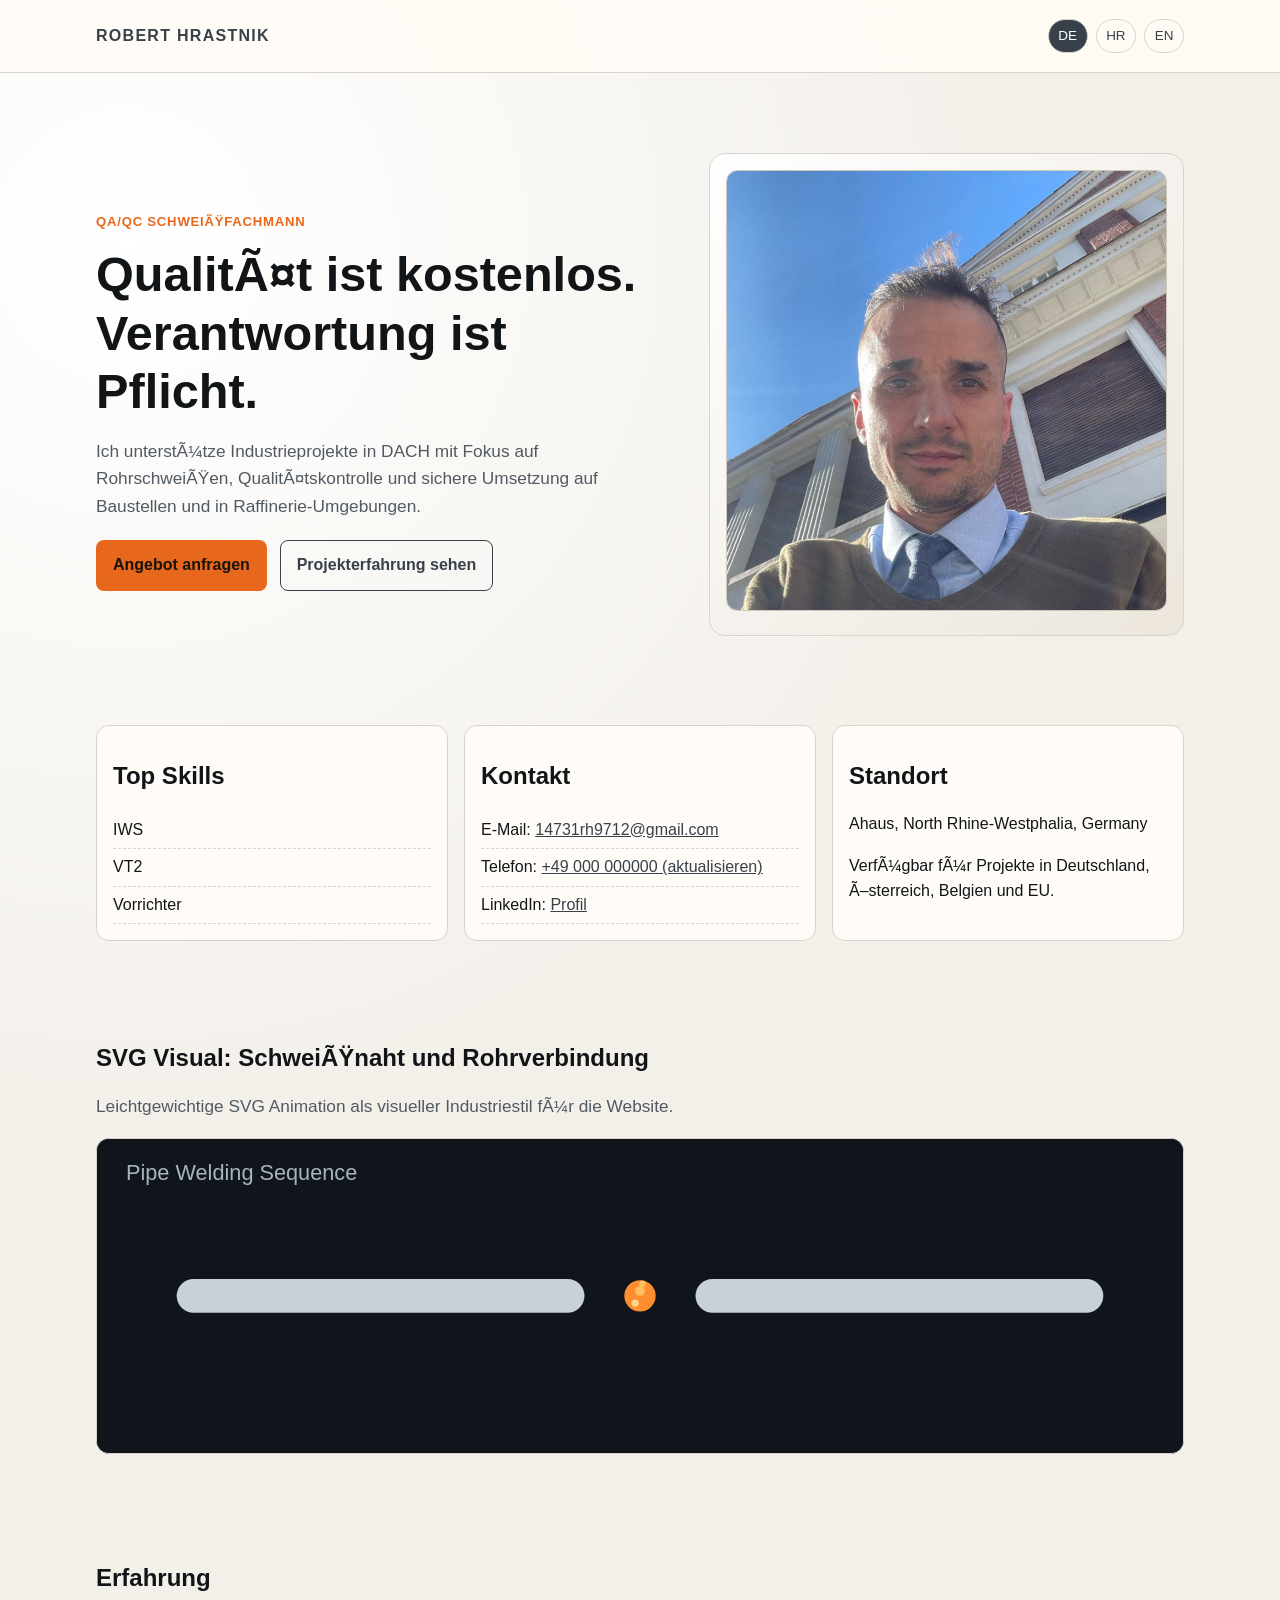
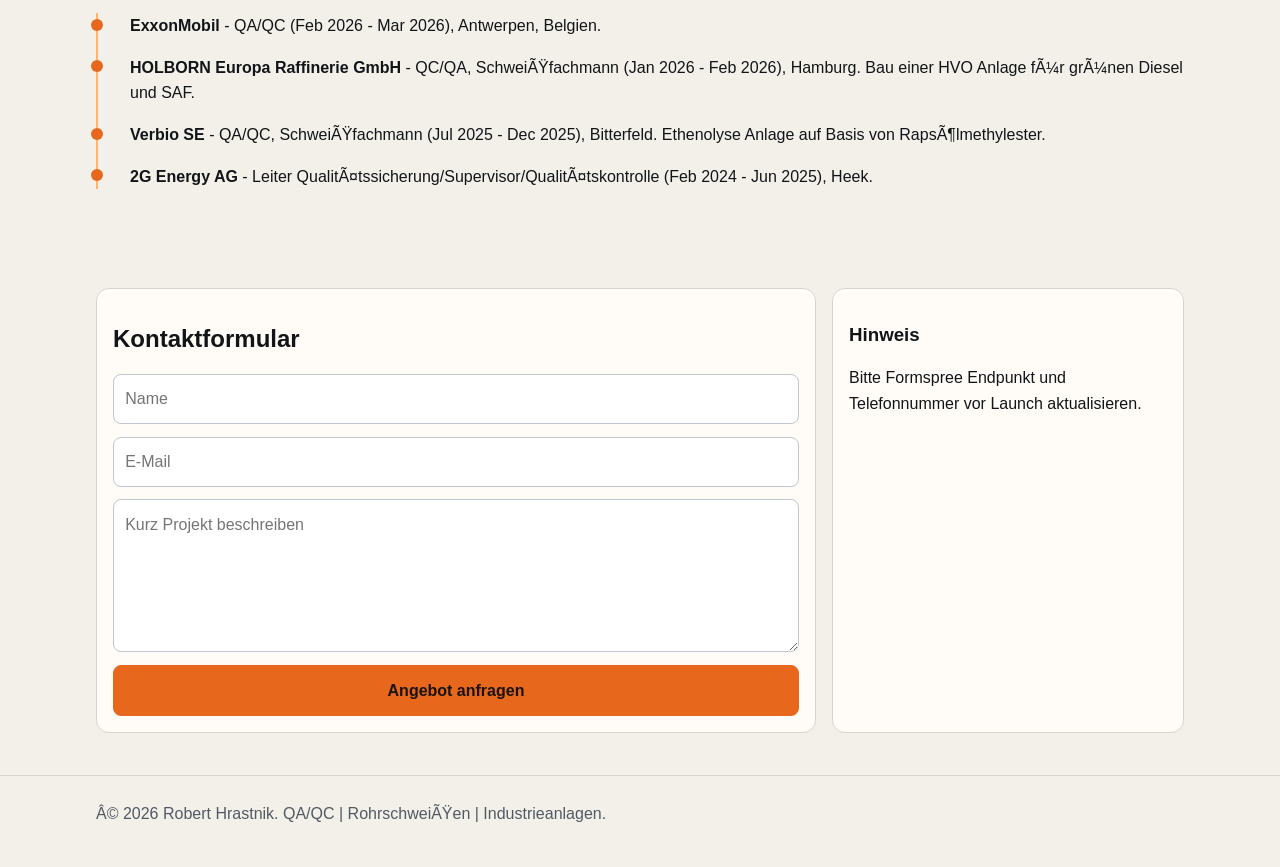
==== de/index.html @ 82d342b8 "Initial multilingual SEO website setup" ====
﻿<!doctype html>
<html lang="de">
<head>
  <meta charset="UTF-8">
  <meta name="viewport" content="width=device-width, initial-scale=1">
  <title>Robert Hrastnik | QA/QC SchweiÃŸfachmann in NRW</title>
  <meta name="description" content="QA/QC SchweiÃŸfachmann fÃ¼r RohrschweiÃŸen und Industrieprojekte. Erfahrung aus ExxonMobil, HOLBORN, Verbio und 2G Energy.">
  <meta name="robots" content="index, follow">
  <link rel="canonical" href="https://itforsociety.github.io/hrastnik-schweisstechnik/de/">
  <link rel="alternate" hreflang="de" href="https://itforsociety.github.io/hrastnik-schweisstechnik/de/">
  <link rel="alternate" hreflang="hr" href="https://itforsociety.github.io/hrastnik-schweisstechnik/hr/">
  <link rel="alternate" hreflang="en" href="https://itforsociety.github.io/hrastnik-schweisstechnik/en/">
  <link rel="alternate" hreflang="x-default" href="https://itforsociety.github.io/hrastnik-schweisstechnik/de/">
  <meta property="og:title" content="Robert Hrastnik | QA/QC SchweiÃŸfachmann">
  <meta property="og:description" content="RohrschweiÃŸen, QualitÃ¤tskontrolle und Industrieanlagen in DACH.">
  <meta property="og:type" content="website">
  <meta property="og:url" content="https://itforsociety.github.io/hrastnik-schweisstechnik/de/">
  <meta property="og:locale" content="de_DE">
  <link rel="stylesheet" href="../assets/css/main.css">
  <script type="application/ld+json">
  {
    "@context":"https://schema.org",
    "@type":"Person",
    "name":"Robert Hrastnik",
    "jobTitle":"QA/QC SchweiÃŸfachmann",
    "address":{"@type":"PostalAddress","addressLocality":"Ahaus","addressRegion":"North Rhine-Westphalia","addressCountry":"DE"},
    "email":"mailto:14731rh9712@gmail.com",
    "sameAs":["https://www.linkedin.com/in/robert-hrastnik-047944379"],
    "knowsAbout":["IWS","VT2","Vorrichter","RohrschweiÃŸen","QualitÃ¤tskontrolle"]
  }
  </script>
</head>
<body>
  <header class="site-header">
    <div class="wrap nav">
      <a class="brand" href="./">Robert Hrastnik</a>
      <nav class="lang-switch" aria-label="Sprachauswahl">
        <a href="../de/" aria-current="true">DE</a>
        <a href="../hr/">HR</a>
        <a href="../en/">EN</a>
      </nav>
    </div>
  </header>

  <main>
    <section class="hero">
      <div class="wrap hero-grid">
        <div>
          <p class="kicker">QA/QC SchweiÃŸfachmann</p>
          <h1>QualitÃ¤t ist kostenlos. Verantwortung ist Pflicht.</h1>
          <p class="lead">Ich unterstÃ¼tze Industrieprojekte in DACH mit Fokus auf RohrschweiÃŸen, QualitÃ¤tskontrolle und sichere Umsetzung auf Baustellen und in Raffinerie-Umgebungen.</p>
          <div class="cta-row">
            <a class="btn btn-primary" href="#kontakt">Angebot anfragen</a>
            <a class="btn btn-secondary" href="#erfahrung">Projekterfahrung sehen</a>
          </div>
        </div>
        <aside class="photo-card reveal">
          <img class="profile-photo" src="../profilePicture.jpg" alt="Robert Hrastnik, QA/QC SchweiÃŸfachmann in Ahaus">
        </aside>
      </div>
    </section>

    <section>
      <div class="wrap grid-3">
        <article class="card reveal">
          <h2>Top Skills</h2>
          <ul class="skills-list">
            <li>IWS</li>
            <li>VT2</li>
            <li>Vorrichter</li>
          </ul>
        </article>
        <article class="card reveal">
          <h2>Kontakt</h2>
          <ul class="contact-list">
            <li>E-Mail: <a href="mailto:14731rh9712@gmail.com">14731rh9712@gmail.com</a></li>
            <li>Telefon: <a href="tel:+49000000000">+49 000 000000 (aktualisieren)</a></li>
            <li>LinkedIn: <a href="https://www.linkedin.com/in/robert-hrastnik-047944379">Profil</a></li>
          </ul>
        </article>
        <article class="card reveal">
          <h2>Standort</h2>
          <p>Ahaus, North Rhine-Westphalia, Germany</p>
          <p>VerfÃ¼gbar fÃ¼r Projekte in Deutschland, Ã–sterreich, Belgien und EU.</p>
        </article>
      </div>
    </section>

    <section>
      <div class="wrap">
        <div class="section-head">
          <h2>SVG Visual: SchweiÃŸnaht und Rohrverbindung</h2>
          <p class="lead">Leichtgewichtige SVG Animation als visueller Industriestil fÃ¼r die Website.</p>
        </div>
        <svg class="weld-scene reveal" viewBox="0 0 900 260" role="img" aria-label="Animierte Rohrverbindung mit SchweiÃŸfunken">
          <rect x="0" y="0" width="900" height="260" fill="#0f151a"></rect>
          <path class="pipe-glow" d="M80 130 H390" stroke="#c8d0d8" stroke-width="28" fill="none" stroke-linecap="round"></path>
          <path class="pipe-glow" d="M510 130 H820" stroke="#c8d0d8" stroke-width="28" fill="none" stroke-linecap="round"></path>
          <circle class="weld-core" cx="450" cy="130" r="13" fill="#ff8e31"></circle>
          <circle class="spark" cx="450" cy="126" r="4" fill="#ffc15f"></circle>
          <circle class="spark" cx="446" cy="136" r="3" fill="#ffd88b" style="animation-delay:0.4s"></circle>
          <circle class="spark" cx="452" cy="120" r="2.8" fill="#ffc15f" style="animation-delay:0.8s"></circle>
          <text x="24" y="34" fill="#a8b3bf" font-size="18">Pipe Welding Sequence</text>
        </svg>
      </div>
    </section>

    <section id="erfahrung">
      <div class="wrap">
        <h2>Erfahrung</h2>
        <ul class="timeline reveal">
          <li><strong>ExxonMobil</strong> - QA/QC (Feb 2026 - Mar 2026), Antwerpen, Belgien.</li>
          <li><strong>HOLBORN Europa Raffinerie GmbH</strong> - QC/QA, SchweiÃŸfachmann (Jan 2026 - Feb 2026), Hamburg. Bau einer HVO Anlage fÃ¼r grÃ¼nen Diesel und SAF.</li>
          <li><strong>Verbio SE</strong> - QA/QC, SchweiÃŸfachmann (Jul 2025 - Dec 2025), Bitterfeld. Ethenolyse Anlage auf Basis von RapsÃ¶lmethylester.</li>
          <li><strong>2G Energy AG</strong> - Leiter QualitÃ¤tssicherung/Supervisor/QualitÃ¤tskontrolle (Feb 2024 - Jun 2025), Heek.</li>
        </ul>
      </div>
    </section>

    <section id="kontakt">
      <div class="wrap grid-3">
        <article class="card" style="grid-column: span 2;">
          <h2>Kontaktformular</h2>
          <form class="form-grid" action="https://formspree.io/f/your-form-id" method="POST">
            <input type="text" name="name" placeholder="Name" required>
            <input type="email" name="email" placeholder="E-Mail" required>
            <textarea name="message" rows="5" placeholder="Kurz Projekt beschreiben" required></textarea>
            <input type="text" name="_gotcha" style="display:none" tabindex="-1" autocomplete="off">
            <button type="submit">Angebot anfragen</button>
          </form>
        </article>
        <article class="card">
          <h3>Hinweis</h3>
          <p>Bitte Formspree Endpunkt und Telefonnummer vor Launch aktualisieren.</p>
        </article>
      </div>
    </section>
  </main>

  <footer class="footer">
    <div class="wrap">Â© 2026 Robert Hrastnik. QA/QC | RohrschweiÃŸen | Industrieanlagen.</div>
  </footer>

  <script src="../assets/js/app.js" defer></script>
</body>
</html>
---- assets/css/main.css ----
:root {
  --bg: #f3f0ea;
  --paper: #fffcf7;
  --ink: #121518;
  --muted: #515a63;
  --steel: #38414a;
  --accent: #e7681d;
  --accent-soft: #ffb36f;
  --line: #d8d4cd;
  --ok: #1f7a4f;
  --max: 1120px;
}

* {
  box-sizing: border-box;
}

html,
body {
  margin: 0;
  padding: 0;
}

body {
  font-family: "Segoe UI", "Trebuchet MS", sans-serif;
  color: var(--ink);
  background:
    radial-gradient(circle at 10% 10%, #ffffff 0%, #f3f0ea 35%),
    linear-gradient(180deg, #ece8df 0%, #f6f3ed 100%);
  line-height: 1.6;
}

a {
  color: var(--steel);
}

.wrap {
  max-width: var(--max);
  margin: 0 auto;
  padding: 0 1rem;
}

.site-header {
  position: sticky;
  top: 0;
  z-index: 20;
  background: rgba(255, 252, 247, 0.9);
  border-bottom: 1px solid var(--line);
  backdrop-filter: blur(8px);
}

.nav {
  min-height: 72px;
  display: flex;
  align-items: center;
  justify-content: space-between;
  gap: 1rem;
}

.brand {
  font-weight: 700;
  letter-spacing: 0.08em;
  text-transform: uppercase;
  text-decoration: none;
}

.lang-switch {
  display: flex;
  gap: 0.5rem;
}

.lang-switch a {
  text-decoration: none;
  border: 1px solid var(--line);
  padding: 0.35rem 0.6rem;
  border-radius: 999px;
  font-size: 0.84rem;
}

.lang-switch a[aria-current="true"] {
  background: var(--steel);
  color: #fff;
}

.hero {
  padding: 5rem 0 3rem;
}

.hero-grid {
  display: grid;
  grid-template-columns: 1.1fr 0.9fr;
  gap: 2rem;
  align-items: center;
}

.kicker {
  color: var(--accent);
  font-weight: 700;
  text-transform: uppercase;
  letter-spacing: 0.06em;
  font-size: 0.82rem;
}

h1,
h2,
h3 {
  line-height: 1.2;
}

h1 {
  font-size: clamp(1.9rem, 3.8vw, 3.3rem);
  margin: 0.35rem 0 1rem;
}

.lead {
  font-size: 1.08rem;
  color: var(--muted);
  max-width: 64ch;
}

.cta-row {
  display: flex;
  flex-wrap: wrap;
  gap: 0.8rem;
  margin-top: 1.2rem;
}

.btn {
  text-decoration: none;
  display: inline-block;
  border-radius: 0.5rem;
  padding: 0.72rem 1rem;
  font-weight: 700;
  border: 1px solid transparent;
}

.btn-primary {
  background: var(--accent);
  color: #1a120c;
}

.btn-secondary {
  border-color: var(--steel);
}

.photo-card {
  background: linear-gradient(135deg, #fff 0%, #ece6dc 100%);
  border: 1px solid var(--line);
  border-radius: 1rem;
  padding: 1rem;
}

.profile-photo {
  width: 100%;
  aspect-ratio: 1 / 1;
  object-fit: cover;
  border-radius: 0.7rem;
  border: 1px solid #cfc7bc;
}

section {
  padding: 2.6rem 0;
}

.section-head {
  max-width: 72ch;
}

.grid-3 {
  display: grid;
  grid-template-columns: repeat(3, minmax(0, 1fr));
  gap: 1rem;
}

.card {
  background: var(--paper);
  border: 1px solid var(--line);
  border-radius: 0.8rem;
  padding: 1rem;
}

.skills-list,
.contact-list {
  list-style: none;
  padding: 0;
  margin: 0;
}

.skills-list li,
.contact-list li {
  padding: 0.35rem 0;
  border-bottom: 1px dashed var(--line);
}

.timeline {
  list-style: none;
  margin: 0;
  padding: 0;
  border-left: 2px solid var(--accent-soft);
}

.timeline li {
  margin-left: 1rem;
  padding-left: 1rem;
  margin-bottom: 1rem;
  position: relative;
}

.timeline li::before {
  content: "";
  width: 0.75rem;
  height: 0.75rem;
  background: var(--accent);
  border-radius: 50%;
  position: absolute;
  left: -1.44rem;
  top: 0.35rem;
}

.weld-scene {
  width: 100%;
  height: auto;
  border-radius: 0.8rem;
  border: 1px solid var(--line);
  background: #11161a;
}

.form-grid {
  display: grid;
  gap: 0.8rem;
}

input,
textarea,
button {
  font: inherit;
}

input,
textarea {
  border-radius: 0.5rem;
  border: 1px solid #bfc6ce;
  padding: 0.7rem;
  background: #fff;
}

button {
  border: 1px solid var(--accent);
  background: var(--accent);
  color: #1a120c;
  border-radius: 0.5rem;
  padding: 0.75rem;
  font-weight: 700;
  cursor: pointer;
}

.footer {
  border-top: 1px solid var(--line);
  padding: 1.6rem 0 2.5rem;
  color: var(--muted);
}

.reveal {
  opacity: 0;
  transform: translateY(14px);
  transition: opacity 0.6s ease, transform 0.6s ease;
}

.reveal.in-view {
  opacity: 1;
  transform: translateY(0);
}

.weld-core {
  animation: pulse 2s ease-in-out infinite;
}

.spark {
  animation: spark 1.8s linear infinite;
}

.pipe-glow {
  animation: pipeGlow 2.4s ease-in-out infinite;
}

@keyframes pulse {
  0%,
  100% { opacity: 0.5; }
  50% { opacity: 1; }
}

@keyframes spark {
  0% { opacity: 0; transform: translate(0, 0); }
  30% { opacity: 1; }
  100% { opacity: 0; transform: translate(55px, -24px); }
}

@keyframes pipeGlow {
  0%, 100% { stroke: #c8d0d8; }
  50% { stroke: #ff9e45; }
}

@media (max-width: 920px) {
  .hero-grid {
    grid-template-columns: 1fr;
  }

  .grid-3 {
    grid-template-columns: 1fr;
  }
}

@media (prefers-reduced-motion: reduce) {
  * {
    animation: none !important;
    transition: none !important;
  }
}
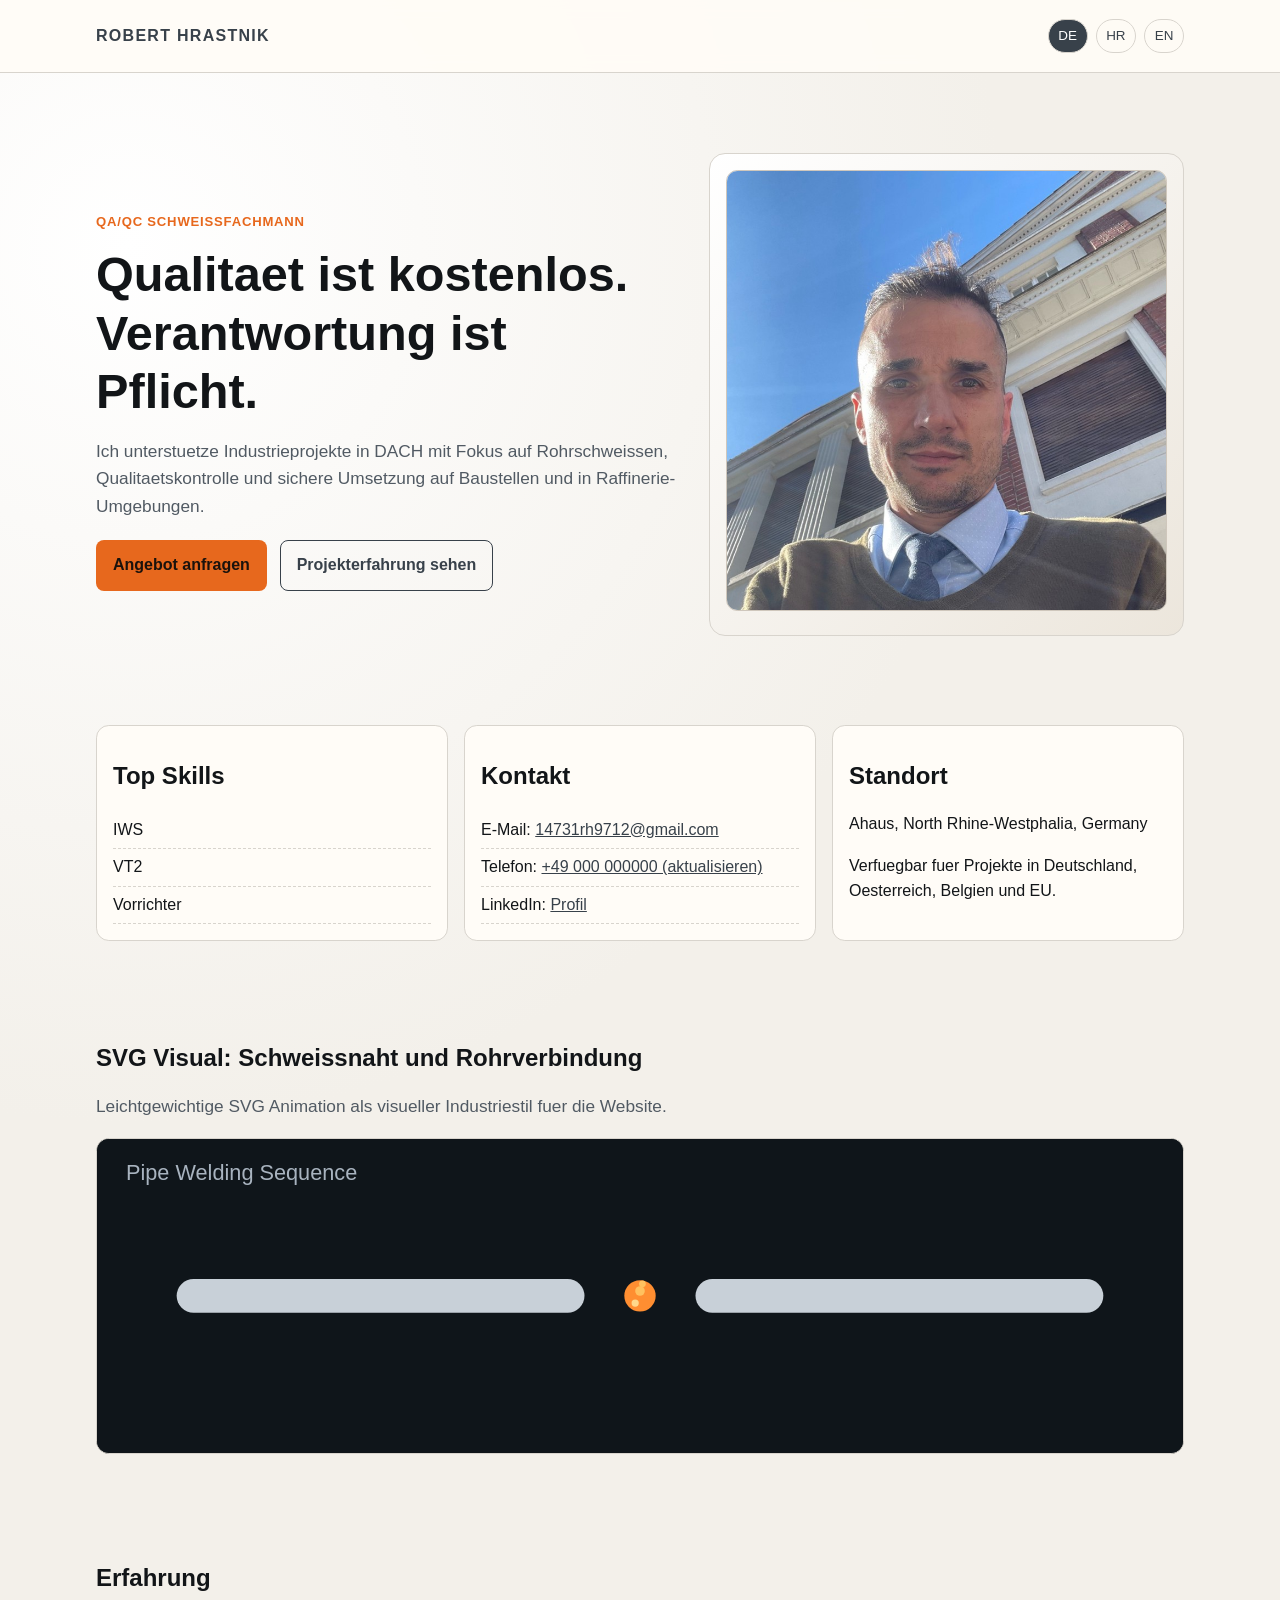
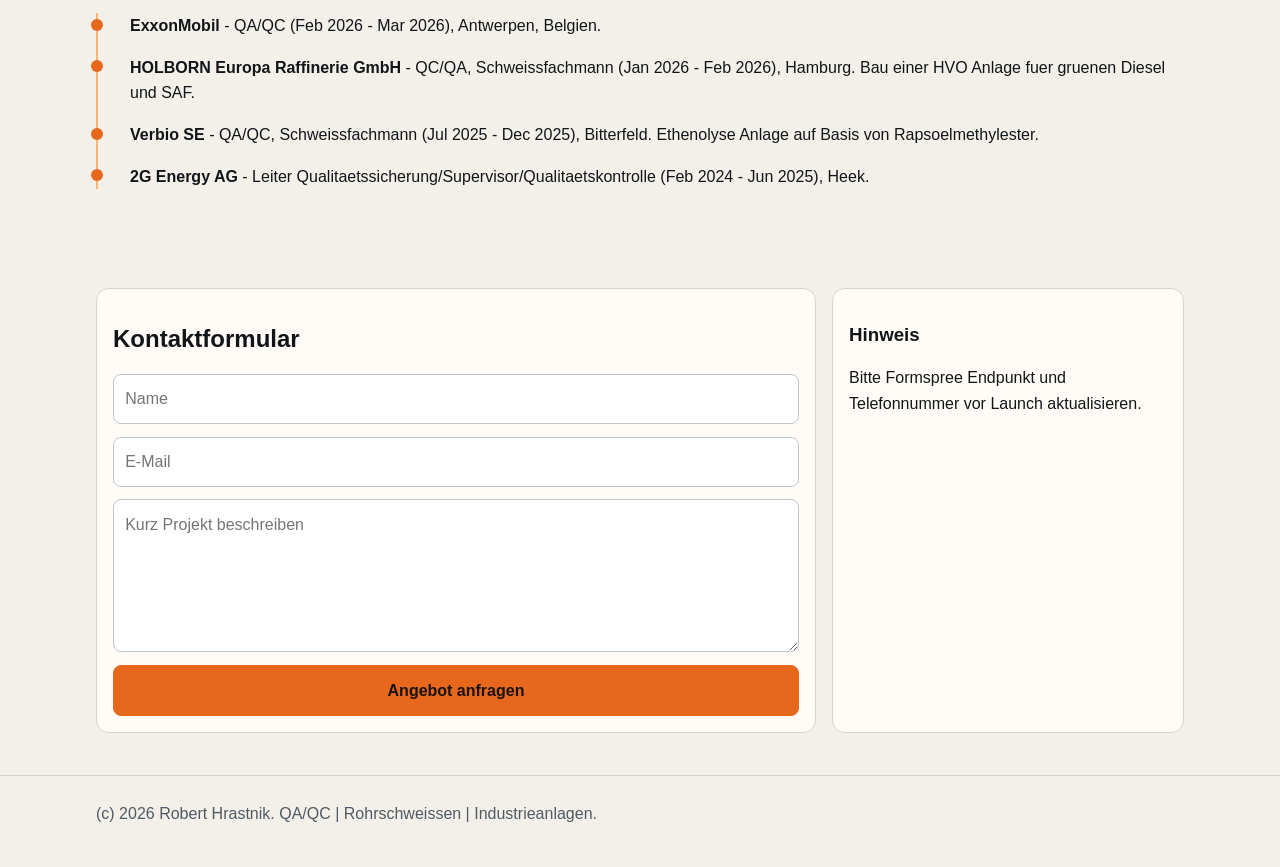
==== commit edf609c1: "Fix mojibake characters in DE/HR/EN pages" ====
--- a/de/index.html
+++ b/de/index.html
@@ -3,16 +3,16 @@
 <head>
   <meta charset="UTF-8">
   <meta name="viewport" content="width=device-width, initial-scale=1">
-  <title>Robert Hrastnik | QA/QC SchweiÃŸfachmann in NRW</title>
-  <meta name="description" content="QA/QC SchweiÃŸfachmann fÃ¼r RohrschweiÃŸen und Industrieprojekte. Erfahrung aus ExxonMobil, HOLBORN, Verbio und 2G Energy.">
+  <title>Robert Hrastnik | QA/QC Schweissfachmann in NRW</title>
+  <meta name="description" content="QA/QC Schweissfachmann fuer Rohrschweissen und Industrieprojekte. Erfahrung aus ExxonMobil, HOLBORN, Verbio und 2G Energy.">
   <meta name="robots" content="index, follow">
   <link rel="canonical" href="https://itforsociety.github.io/hrastnik-schweisstechnik/de/">
   <link rel="alternate" hreflang="de" href="https://itforsociety.github.io/hrastnik-schweisstechnik/de/">
   <link rel="alternate" hreflang="hr" href="https://itforsociety.github.io/hrastnik-schweisstechnik/hr/">
   <link rel="alternate" hreflang="en" href="https://itforsociety.github.io/hrastnik-schweisstechnik/en/">
   <link rel="alternate" hreflang="x-default" href="https://itforsociety.github.io/hrastnik-schweisstechnik/de/">
-  <meta property="og:title" content="Robert Hrastnik | QA/QC SchweiÃŸfachmann">
-  <meta property="og:description" content="RohrschweiÃŸen, QualitÃ¤tskontrolle und Industrieanlagen in DACH.">
+  <meta property="og:title" content="Robert Hrastnik | QA/QC Schweissfachmann">
+  <meta property="og:description" content="Rohrschweissen, Qualitaetskontrolle und Industrieanlagen in DACH.">
   <meta property="og:type" content="website">
   <meta property="og:url" content="https://itforsociety.github.io/hrastnik-schweisstechnik/de/">
   <meta property="og:locale" content="de_DE">
@@ -22,11 +22,11 @@
     "@context":"https://schema.org",
     "@type":"Person",
     "name":"Robert Hrastnik",
-    "jobTitle":"QA/QC SchweiÃŸfachmann",
+    "jobTitle":"QA/QC Schweissfachmann",
     "address":{"@type":"PostalAddress","addressLocality":"Ahaus","addressRegion":"North Rhine-Westphalia","addressCountry":"DE"},
     "email":"mailto:14731rh9712@gmail.com",
     "sameAs":["https://www.linkedin.com/in/robert-hrastnik-047944379"],
-    "knowsAbout":["IWS","VT2","Vorrichter","RohrschweiÃŸen","QualitÃ¤tskontrolle"]
+    "knowsAbout":["IWS","VT2","Vorrichter","Rohrschweissen","Qualitaetskontrolle"]
   }
   </script>
 </head>
@@ -46,16 +46,16 @@
     <section class="hero">
       <div class="wrap hero-grid">
         <div>
-          <p class="kicker">QA/QC SchweiÃŸfachmann</p>
-          <h1>QualitÃ¤t ist kostenlos. Verantwortung ist Pflicht.</h1>
-          <p class="lead">Ich unterstÃ¼tze Industrieprojekte in DACH mit Fokus auf RohrschweiÃŸen, QualitÃ¤tskontrolle und sichere Umsetzung auf Baustellen und in Raffinerie-Umgebungen.</p>
+          <p class="kicker">QA/QC Schweissfachmann</p>
+          <h1>Qualitaet ist kostenlos. Verantwortung ist Pflicht.</h1>
+          <p class="lead">Ich unterstuetze Industrieprojekte in DACH mit Fokus auf Rohrschweissen, Qualitaetskontrolle und sichere Umsetzung auf Baustellen und in Raffinerie-Umgebungen.</p>
           <div class="cta-row">
             <a class="btn btn-primary" href="#kontakt">Angebot anfragen</a>
             <a class="btn btn-secondary" href="#erfahrung">Projekterfahrung sehen</a>
           </div>
         </div>
         <aside class="photo-card reveal">
-          <img class="profile-photo" src="../profilePicture.jpg" alt="Robert Hrastnik, QA/QC SchweiÃŸfachmann in Ahaus">
+          <img class="profile-photo" src="../profilePicture.jpg" alt="Robert Hrastnik, QA/QC Schweissfachmann in Ahaus">
         </aside>
       </div>
     </section>
@@ -81,7 +81,7 @@
         <article class="card reveal">
           <h2>Standort</h2>
           <p>Ahaus, North Rhine-Westphalia, Germany</p>
-          <p>VerfÃ¼gbar fÃ¼r Projekte in Deutschland, Ã–sterreich, Belgien und EU.</p>
+          <p>Verfuegbar fuer Projekte in Deutschland, Oesterreich, Belgien und EU.</p>
         </article>
       </div>
     </section>
@@ -89,10 +89,10 @@
     <section>
       <div class="wrap">
         <div class="section-head">
-          <h2>SVG Visual: SchweiÃŸnaht und Rohrverbindung</h2>
-          <p class="lead">Leichtgewichtige SVG Animation als visueller Industriestil fÃ¼r die Website.</p>
+          <h2>SVG Visual: Schweissnaht und Rohrverbindung</h2>
+          <p class="lead">Leichtgewichtige SVG Animation als visueller Industriestil fuer die Website.</p>
         </div>
-        <svg class="weld-scene reveal" viewBox="0 0 900 260" role="img" aria-label="Animierte Rohrverbindung mit SchweiÃŸfunken">
+        <svg class="weld-scene reveal" viewBox="0 0 900 260" role="img" aria-label="Animierte Rohrverbindung mit Schweissfunken">
           <rect x="0" y="0" width="900" height="260" fill="#0f151a"></rect>
           <path class="pipe-glow" d="M80 130 H390" stroke="#c8d0d8" stroke-width="28" fill="none" stroke-linecap="round"></path>
           <path class="pipe-glow" d="M510 130 H820" stroke="#c8d0d8" stroke-width="28" fill="none" stroke-linecap="round"></path>
@@ -110,9 +110,9 @@
         <h2>Erfahrung</h2>
         <ul class="timeline reveal">
           <li><strong>ExxonMobil</strong> - QA/QC (Feb 2026 - Mar 2026), Antwerpen, Belgien.</li>
-          <li><strong>HOLBORN Europa Raffinerie GmbH</strong> - QC/QA, SchweiÃŸfachmann (Jan 2026 - Feb 2026), Hamburg. Bau einer HVO Anlage fÃ¼r grÃ¼nen Diesel und SAF.</li>
-          <li><strong>Verbio SE</strong> - QA/QC, SchweiÃŸfachmann (Jul 2025 - Dec 2025), Bitterfeld. Ethenolyse Anlage auf Basis von RapsÃ¶lmethylester.</li>
-          <li><strong>2G Energy AG</strong> - Leiter QualitÃ¤tssicherung/Supervisor/QualitÃ¤tskontrolle (Feb 2024 - Jun 2025), Heek.</li>
+          <li><strong>HOLBORN Europa Raffinerie GmbH</strong> - QC/QA, Schweissfachmann (Jan 2026 - Feb 2026), Hamburg. Bau einer HVO Anlage fuer gruenen Diesel und SAF.</li>
+          <li><strong>Verbio SE</strong> - QA/QC, Schweissfachmann (Jul 2025 - Dec 2025), Bitterfeld. Ethenolyse Anlage auf Basis von Rapsoelmethylester.</li>
+          <li><strong>2G Energy AG</strong> - Leiter Qualitaetssicherung/Supervisor/Qualitaetskontrolle (Feb 2024 - Jun 2025), Heek.</li>
         </ul>
       </div>
     </section>
@@ -138,7 +138,7 @@
   </main>
 
   <footer class="footer">
-    <div class="wrap">Â© 2026 Robert Hrastnik. QA/QC | RohrschweiÃŸen | Industrieanlagen.</div>
+    <div class="wrap">(c) 2026 Robert Hrastnik. QA/QC | Rohrschweissen | Industrieanlagen.</div>
   </footer>
 
   <script src="../assets/js/app.js" defer></script>
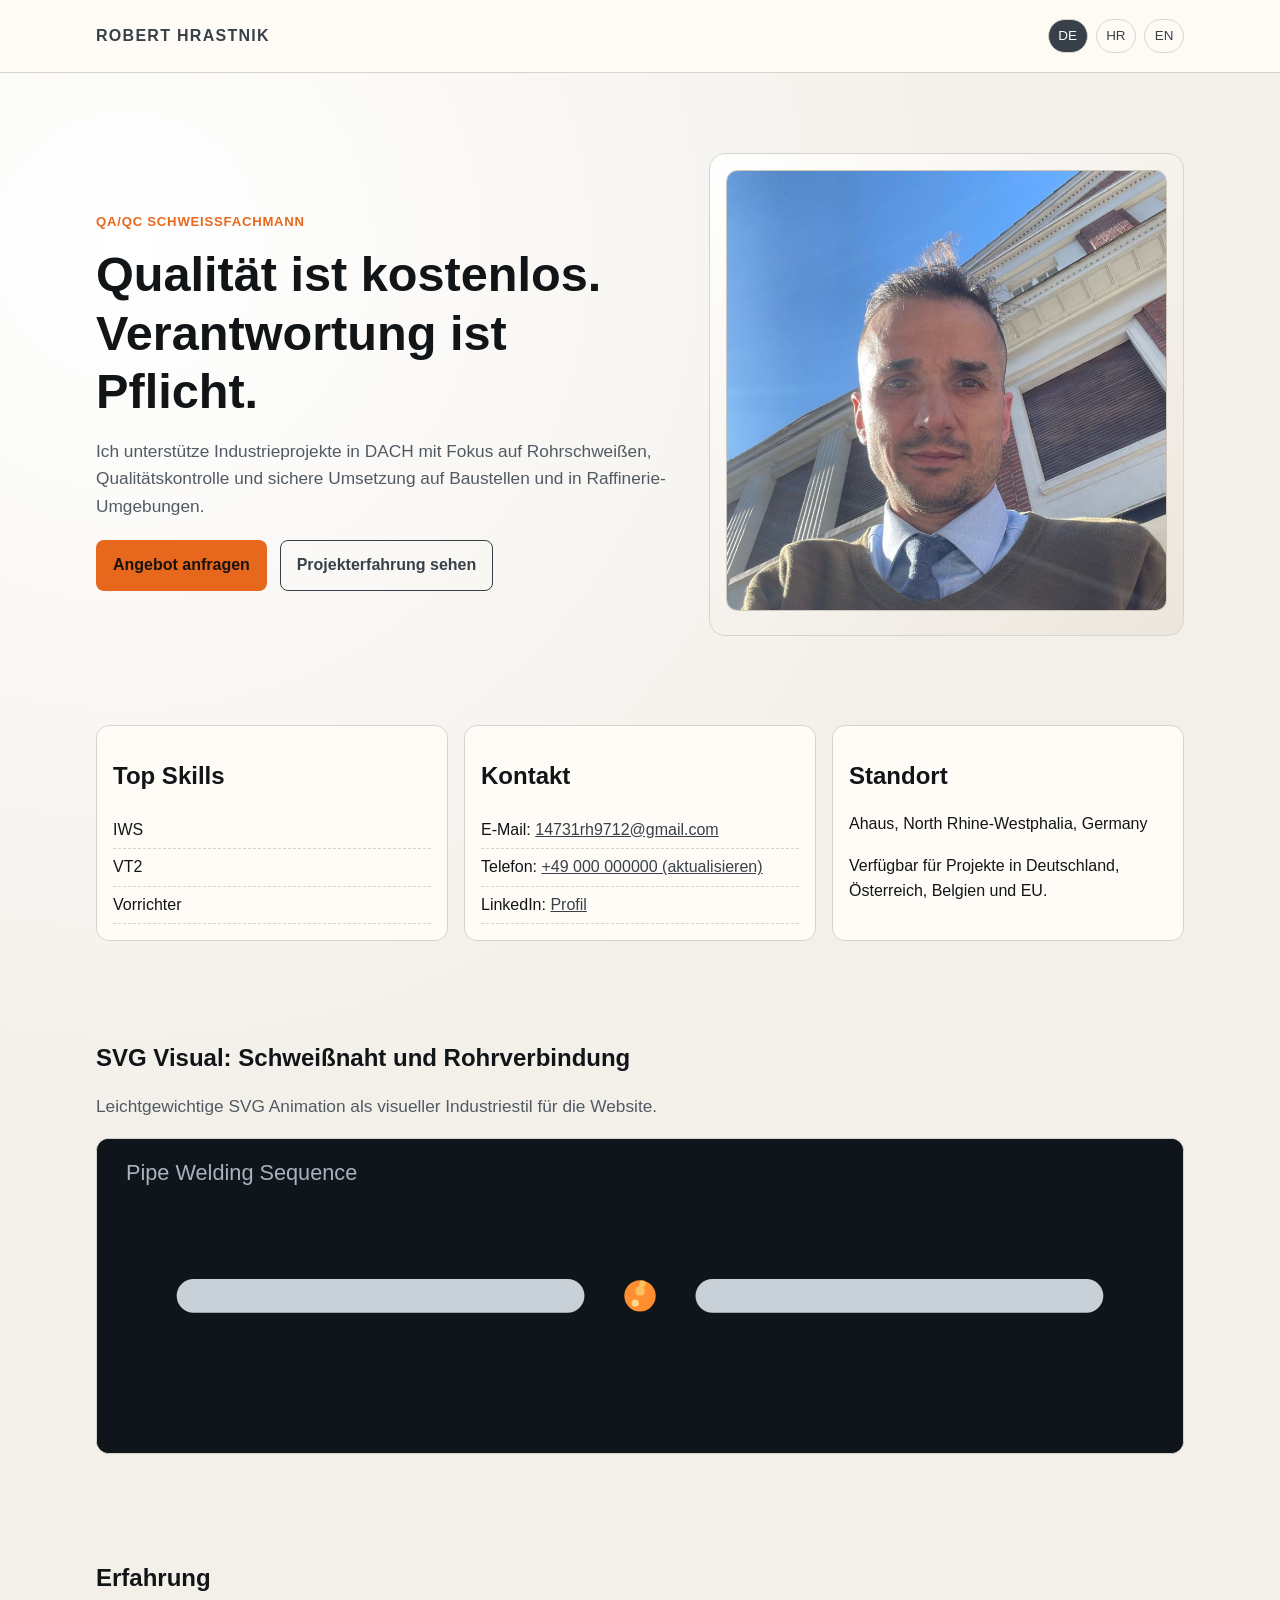
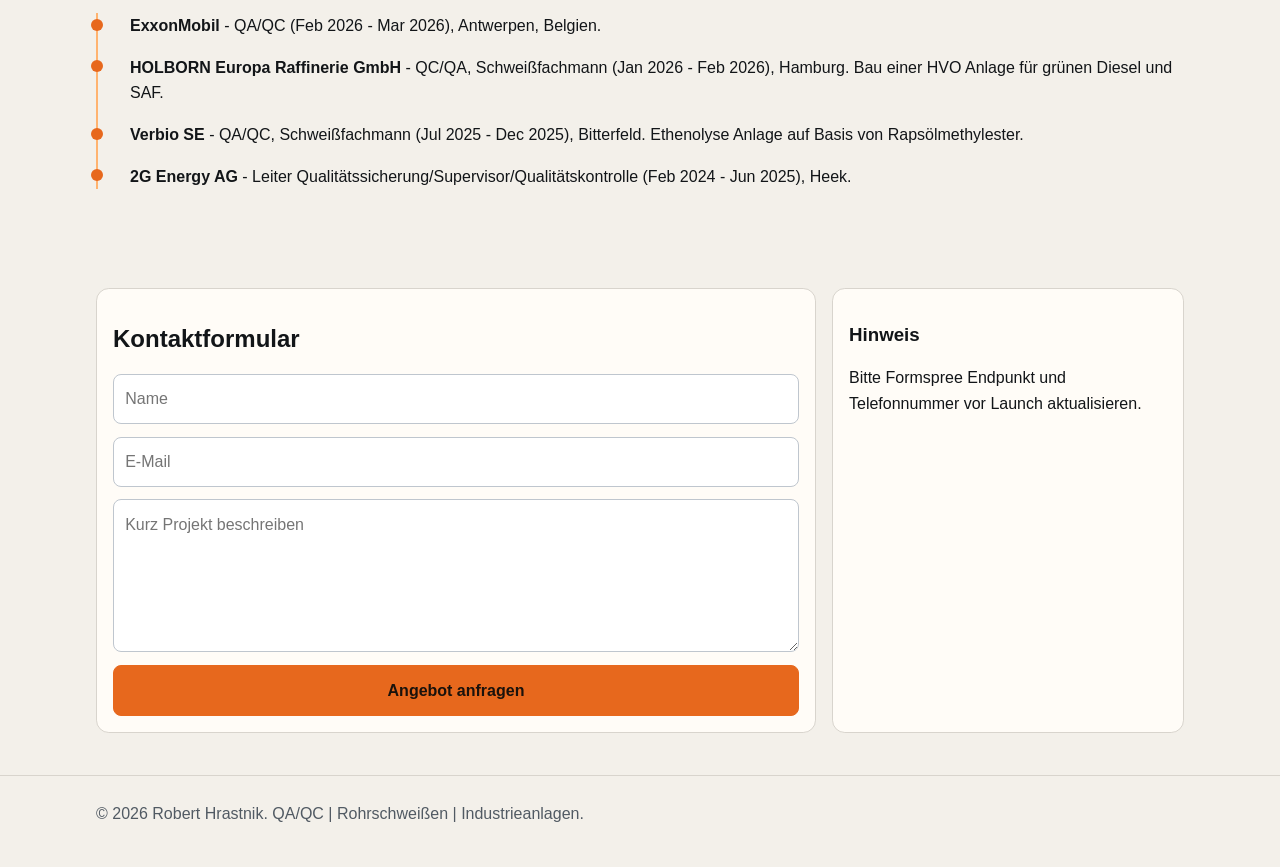
==== commit 40f6f381: "Restore proper DE/HR diacritics with clean UTF-8" ====
--- a/de/index.html
+++ b/de/index.html
@@ -3,16 +3,16 @@
 <head>
   <meta charset="UTF-8">
   <meta name="viewport" content="width=device-width, initial-scale=1">
-  <title>Robert Hrastnik | QA/QC Schweissfachmann in NRW</title>
-  <meta name="description" content="QA/QC Schweissfachmann fuer Rohrschweissen und Industrieprojekte. Erfahrung aus ExxonMobil, HOLBORN, Verbio und 2G Energy.">
+  <title>Robert Hrastnik | QA/QC Schweißfachmann in NRW</title>
+  <meta name="description" content="QA/QC Schweißfachmann für Rohrschweißen und Industrieprojekte. Erfahrung aus ExxonMobil, HOLBORN, Verbio und 2G Energy.">
   <meta name="robots" content="index, follow">
   <link rel="canonical" href="https://itforsociety.github.io/hrastnik-schweisstechnik/de/">
   <link rel="alternate" hreflang="de" href="https://itforsociety.github.io/hrastnik-schweisstechnik/de/">
   <link rel="alternate" hreflang="hr" href="https://itforsociety.github.io/hrastnik-schweisstechnik/hr/">
   <link rel="alternate" hreflang="en" href="https://itforsociety.github.io/hrastnik-schweisstechnik/en/">
   <link rel="alternate" hreflang="x-default" href="https://itforsociety.github.io/hrastnik-schweisstechnik/de/">
-  <meta property="og:title" content="Robert Hrastnik | QA/QC Schweissfachmann">
-  <meta property="og:description" content="Rohrschweissen, Qualitaetskontrolle und Industrieanlagen in DACH.">
+  <meta property="og:title" content="Robert Hrastnik | QA/QC Schweißfachmann">
+  <meta property="og:description" content="Rohrschweißen, Qualitätskontrolle und Industrieanlagen in DACH.">
   <meta property="og:type" content="website">
   <meta property="og:url" content="https://itforsociety.github.io/hrastnik-schweisstechnik/de/">
   <meta property="og:locale" content="de_DE">
@@ -22,11 +22,11 @@
     "@context":"https://schema.org",
     "@type":"Person",
     "name":"Robert Hrastnik",
-    "jobTitle":"QA/QC Schweissfachmann",
+    "jobTitle":"QA/QC Schweißfachmann",
     "address":{"@type":"PostalAddress","addressLocality":"Ahaus","addressRegion":"North Rhine-Westphalia","addressCountry":"DE"},
     "email":"mailto:14731rh9712@gmail.com",
     "sameAs":["https://www.linkedin.com/in/robert-hrastnik-047944379"],
-    "knowsAbout":["IWS","VT2","Vorrichter","Rohrschweissen","Qualitaetskontrolle"]
+    "knowsAbout":["IWS","VT2","Vorrichter","Rohrschweißen","Qualitätskontrolle"]
   }
   </script>
 </head>
@@ -46,16 +46,16 @@
     <section class="hero">
       <div class="wrap hero-grid">
         <div>
-          <p class="kicker">QA/QC Schweissfachmann</p>
-          <h1>Qualitaet ist kostenlos. Verantwortung ist Pflicht.</h1>
-          <p class="lead">Ich unterstuetze Industrieprojekte in DACH mit Fokus auf Rohrschweissen, Qualitaetskontrolle und sichere Umsetzung auf Baustellen und in Raffinerie-Umgebungen.</p>
+          <p class="kicker">QA/QC Schweißfachmann</p>
+          <h1>Qualität ist kostenlos. Verantwortung ist Pflicht.</h1>
+          <p class="lead">Ich unterstütze Industrieprojekte in DACH mit Fokus auf Rohrschweißen, Qualitätskontrolle und sichere Umsetzung auf Baustellen und in Raffinerie-Umgebungen.</p>
           <div class="cta-row">
             <a class="btn btn-primary" href="#kontakt">Angebot anfragen</a>
             <a class="btn btn-secondary" href="#erfahrung">Projekterfahrung sehen</a>
           </div>
         </div>
         <aside class="photo-card reveal">
-          <img class="profile-photo" src="../profilePicture.jpg" alt="Robert Hrastnik, QA/QC Schweissfachmann in Ahaus">
+          <img class="profile-photo" src="../profilePicture.jpg" alt="Robert Hrastnik, QA/QC Schweißfachmann in Ahaus">
         </aside>
       </div>
     </section>
@@ -81,7 +81,7 @@
         <article class="card reveal">
           <h2>Standort</h2>
           <p>Ahaus, North Rhine-Westphalia, Germany</p>
-          <p>Verfuegbar fuer Projekte in Deutschland, Oesterreich, Belgien und EU.</p>
+          <p>Verfügbar für Projekte in Deutschland, Österreich, Belgien und EU.</p>
         </article>
       </div>
     </section>
@@ -89,10 +89,10 @@
     <section>
       <div class="wrap">
         <div class="section-head">
-          <h2>SVG Visual: Schweissnaht und Rohrverbindung</h2>
-          <p class="lead">Leichtgewichtige SVG Animation als visueller Industriestil fuer die Website.</p>
+          <h2>SVG Visual: Schweißnaht und Rohrverbindung</h2>
+          <p class="lead">Leichtgewichtige SVG Animation als visueller Industriestil für die Website.</p>
         </div>
-        <svg class="weld-scene reveal" viewBox="0 0 900 260" role="img" aria-label="Animierte Rohrverbindung mit Schweissfunken">
+        <svg class="weld-scene reveal" viewBox="0 0 900 260" role="img" aria-label="Animierte Rohrverbindung mit Schweißfunken">
           <rect x="0" y="0" width="900" height="260" fill="#0f151a"></rect>
           <path class="pipe-glow" d="M80 130 H390" stroke="#c8d0d8" stroke-width="28" fill="none" stroke-linecap="round"></path>
           <path class="pipe-glow" d="M510 130 H820" stroke="#c8d0d8" stroke-width="28" fill="none" stroke-linecap="round"></path>
@@ -110,9 +110,9 @@
         <h2>Erfahrung</h2>
         <ul class="timeline reveal">
           <li><strong>ExxonMobil</strong> - QA/QC (Feb 2026 - Mar 2026), Antwerpen, Belgien.</li>
-          <li><strong>HOLBORN Europa Raffinerie GmbH</strong> - QC/QA, Schweissfachmann (Jan 2026 - Feb 2026), Hamburg. Bau einer HVO Anlage fuer gruenen Diesel und SAF.</li>
-          <li><strong>Verbio SE</strong> - QA/QC, Schweissfachmann (Jul 2025 - Dec 2025), Bitterfeld. Ethenolyse Anlage auf Basis von Rapsoelmethylester.</li>
-          <li><strong>2G Energy AG</strong> - Leiter Qualitaetssicherung/Supervisor/Qualitaetskontrolle (Feb 2024 - Jun 2025), Heek.</li>
+          <li><strong>HOLBORN Europa Raffinerie GmbH</strong> - QC/QA, Schweißfachmann (Jan 2026 - Feb 2026), Hamburg. Bau einer HVO Anlage für grünen Diesel und SAF.</li>
+          <li><strong>Verbio SE</strong> - QA/QC, Schweißfachmann (Jul 2025 - Dec 2025), Bitterfeld. Ethenolyse Anlage auf Basis von Rapsölmethylester.</li>
+          <li><strong>2G Energy AG</strong> - Leiter Qualitätssicherung/Supervisor/Qualitätskontrolle (Feb 2024 - Jun 2025), Heek.</li>
         </ul>
       </div>
     </section>
@@ -138,7 +138,7 @@
   </main>
 
   <footer class="footer">
-    <div class="wrap">(c) 2026 Robert Hrastnik. QA/QC | Rohrschweissen | Industrieanlagen.</div>
+    <div class="wrap">© 2026 Robert Hrastnik. QA/QC | Rohrschweißen | Industrieanlagen.</div>
   </footer>
 
   <script src="../assets/js/app.js" defer></script>
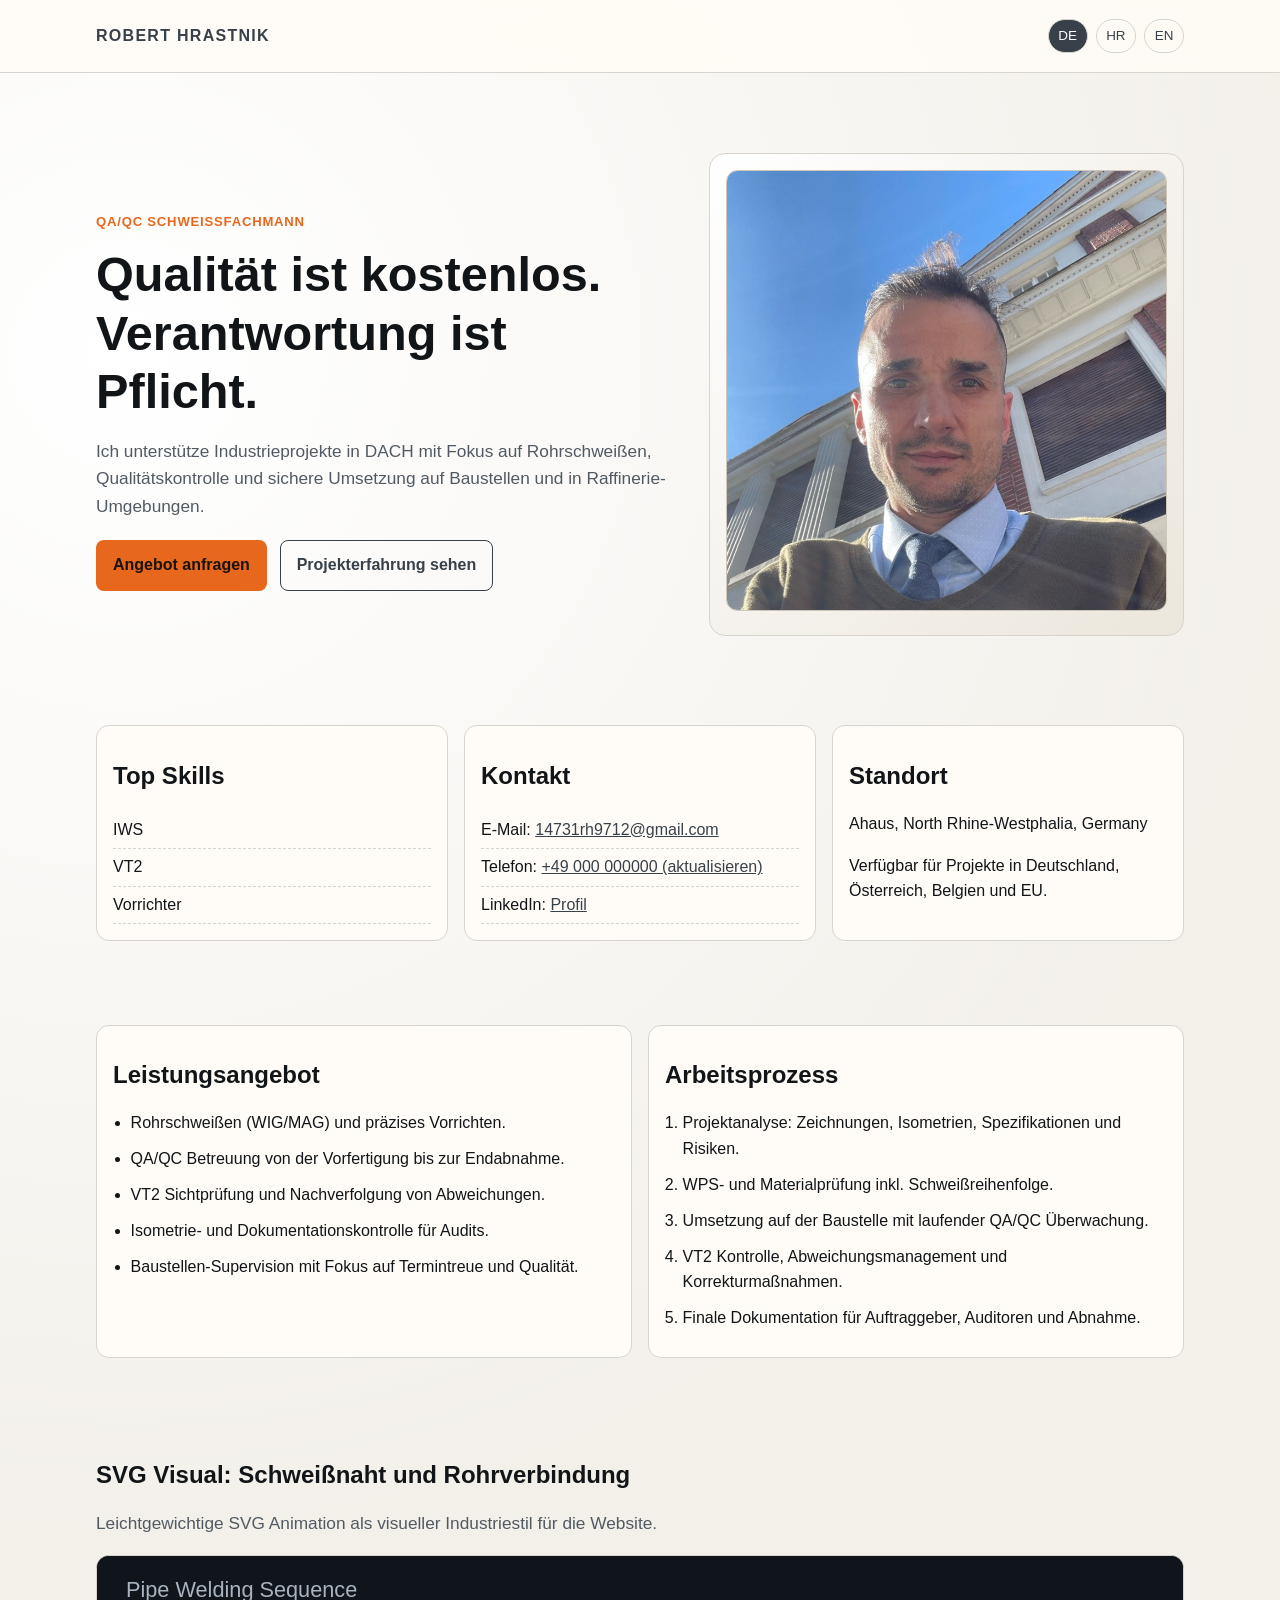
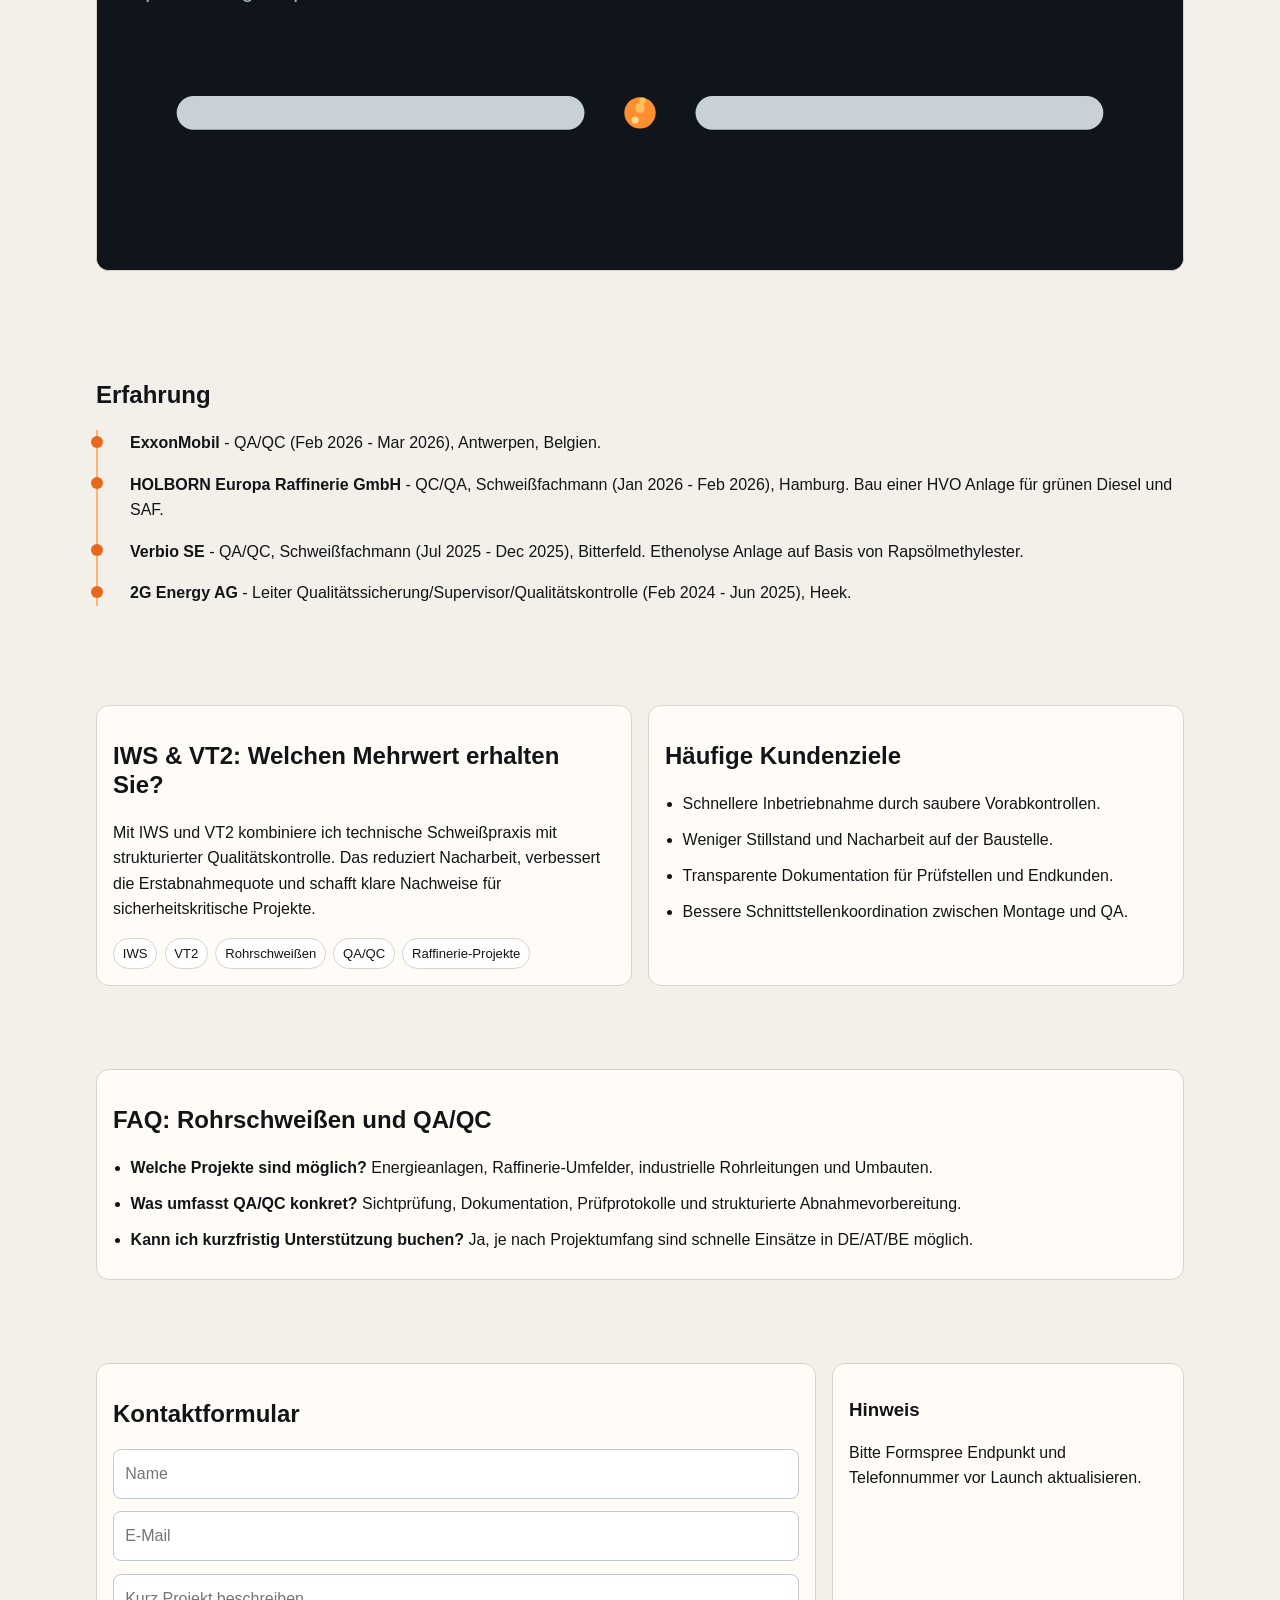
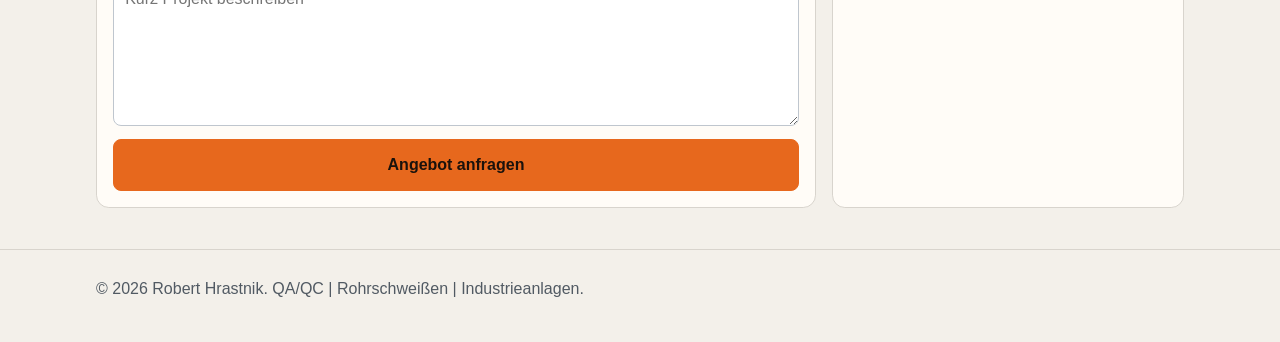
==== commit d904964e: "Expand SEO content: services, workflow, IWS/VT2 value, FAQ" ====
--- a/de/index.html
+++ b/de/index.html
@@ -3,8 +3,8 @@
 <head>
   <meta charset="UTF-8">
   <meta name="viewport" content="width=device-width, initial-scale=1">
-  <title>Robert Hrastnik | QA/QC Schweißfachmann in NRW</title>
-  <meta name="description" content="QA/QC Schweißfachmann für Rohrschweißen und Industrieprojekte. Erfahrung aus ExxonMobil, HOLBORN, Verbio und 2G Energy.">
+  <title>Hrastnik Schweißtechnik | QA/QC, Rohrschweißen und Qualitätskontrolle</title>
+  <meta name="description" content="Hrastnik Schweißtechnik: QA/QC Schweißfachmann für Rohrschweißen, VT2 Sichtprüfung, Dokumentation und Baustellenkoordination in Deutschland und DACH.">
   <meta name="robots" content="index, follow">
   <link rel="canonical" href="https://itforsociety.github.io/hrastnik-schweisstechnik/de/">
   <link rel="alternate" hreflang="de" href="https://itforsociety.github.io/hrastnik-schweisstechnik/de/">
@@ -29,6 +29,24 @@
     "knowsAbout":["IWS","VT2","Vorrichter","Rohrschweißen","Qualitätskontrolle"]
   }
   </script>
+  <script type="application/ld+json">
+  {
+    "@context":"https://schema.org",
+    "@type":"Service",
+    "serviceType":"Rohrschweißen und QA/QC Begleitung",
+    "provider":{"@type":"Person","name":"Robert Hrastnik"},
+    "areaServed":["DE","AT","BE","EU"],
+    "hasOfferCatalog":{
+      "@type":"OfferCatalog",
+      "name":"Leistungsangebot",
+      "itemListElement":[
+        {"@type":"Offer","itemOffered":{"@type":"Service","name":"Rohrschweißen und Vorrichten"}},
+        {"@type":"Offer","itemOffered":{"@type":"Service","name":"QA/QC Dokumentation und Abnahmevorbereitung"}},
+        {"@type":"Offer","itemOffered":{"@type":"Service","name":"VT2 Sichtprüfung und Qualitätskontrolle"}}
+      ]
+    }
+  }
+  </script>
 </head>
 <body>
   <header class="site-header">
@@ -82,6 +100,31 @@
           <h2>Standort</h2>
           <p>Ahaus, North Rhine-Westphalia, Germany</p>
           <p>Verfügbar für Projekte in Deutschland, Österreich, Belgien und EU.</p>
+        </article>
+      </div>
+    </section>
+
+    <section id="leistungen">
+      <div class="wrap grid-2">
+        <article class="card reveal">
+          <h2>Leistungsangebot</h2>
+          <ul class="offer-list">
+            <li>Rohrschweißen (WIG/MAG) und präzises Vorrichten.</li>
+            <li>QA/QC Betreuung von der Vorfertigung bis zur Endabnahme.</li>
+            <li>VT2 Sichtprüfung und Nachverfolgung von Abweichungen.</li>
+            <li>Isometrie- und Dokumentationskontrolle für Audits.</li>
+            <li>Baustellen-Supervision mit Fokus auf Termintreue und Qualität.</li>
+          </ul>
+        </article>
+        <article class="card reveal">
+          <h2>Arbeitsprozess</h2>
+          <ol class="process-list">
+            <li>Projektanalyse: Zeichnungen, Isometrien, Spezifikationen und Risiken.</li>
+            <li>WPS- und Materialprüfung inkl. Schweißreihenfolge.</li>
+            <li>Umsetzung auf der Baustelle mit laufender QA/QC Überwachung.</li>
+            <li>VT2 Kontrolle, Abweichungsmanagement und Korrekturmaßnahmen.</li>
+            <li>Finale Dokumentation für Auftraggeber, Auditoren und Abnahme.</li>
+          </ol>
         </article>
       </div>
     </section>
@@ -117,6 +160,44 @@
       </div>
     </section>
 
+    <section>
+      <div class="wrap grid-2">
+        <article class="card reveal">
+          <h2>IWS & VT2: Welchen Mehrwert erhalten Sie?</h2>
+          <p>Mit IWS und VT2 kombiniere ich technische Schweißpraxis mit strukturierter Qualitätskontrolle. Das reduziert Nacharbeit, verbessert die Erstabnahmequote und schafft klare Nachweise für sicherheitskritische Projekte.</p>
+          <div class="tag-row" aria-label="Kompetenz-Tags">
+            <span class="tag">IWS</span>
+            <span class="tag">VT2</span>
+            <span class="tag">Rohrschweißen</span>
+            <span class="tag">QA/QC</span>
+            <span class="tag">Raffinerie-Projekte</span>
+          </div>
+        </article>
+        <article class="card reveal">
+          <h2>Häufige Kundenziele</h2>
+          <ul class="offer-list">
+            <li>Schnellere Inbetriebnahme durch saubere Vorabkontrollen.</li>
+            <li>Weniger Stillstand und Nacharbeit auf der Baustelle.</li>
+            <li>Transparente Dokumentation für Prüfstellen und Endkunden.</li>
+            <li>Bessere Schnittstellenkoordination zwischen Montage und QA.</li>
+          </ul>
+        </article>
+      </div>
+    </section>
+
+    <section id="faq">
+      <div class="wrap">
+        <article class="card reveal">
+          <h2>FAQ: Rohrschweißen und QA/QC</h2>
+          <ul class="faq-list">
+            <li><strong>Welche Projekte sind möglich?</strong> Energieanlagen, Raffinerie-Umfelder, industrielle Rohrleitungen und Umbauten.</li>
+            <li><strong>Was umfasst QA/QC konkret?</strong> Sichtprüfung, Dokumentation, Prüfprotokolle und strukturierte Abnahmevorbereitung.</li>
+            <li><strong>Kann ich kurzfristig Unterstützung buchen?</strong> Ja, je nach Projektumfang sind schnelle Einsätze in DE/AT/BE möglich.</li>
+          </ul>
+        </article>
+      </div>
+    </section>
+
     <section id="kontakt">
       <div class="wrap grid-3">
         <article class="card" style="grid-column: span 2;">
--- a/assets/css/main.css
+++ b/assets/css/main.css
@@ -172,11 +172,46 @@
   gap: 1rem;
 }
 
+.grid-2 {
+  display: grid;
+  grid-template-columns: repeat(2, minmax(0, 1fr));
+  gap: 1rem;
+}
+
 .card {
   background: var(--paper);
   border: 1px solid var(--line);
   border-radius: 0.8rem;
   padding: 1rem;
+}
+
+.offer-list,
+.process-list,
+.faq-list {
+  margin: 0;
+  padding-left: 1.1rem;
+}
+
+.offer-list li,
+.process-list li,
+.faq-list li {
+  margin-bottom: 0.65rem;
+}
+
+.tag-row {
+  display: flex;
+  flex-wrap: wrap;
+  gap: 0.45rem;
+  margin-top: 0.9rem;
+}
+
+.tag {
+  display: inline-block;
+  border: 1px solid var(--line);
+  background: #fff;
+  border-radius: 999px;
+  padding: 0.25rem 0.55rem;
+  font-size: 0.82rem;
 }
 
 .skills-list,
@@ -308,6 +343,10 @@
   .grid-3 {
     grid-template-columns: 1fr;
   }
+
+  .grid-2 {
+    grid-template-columns: 1fr;
+  }
 }
 
 @media (prefers-reduced-motion: reduce) {
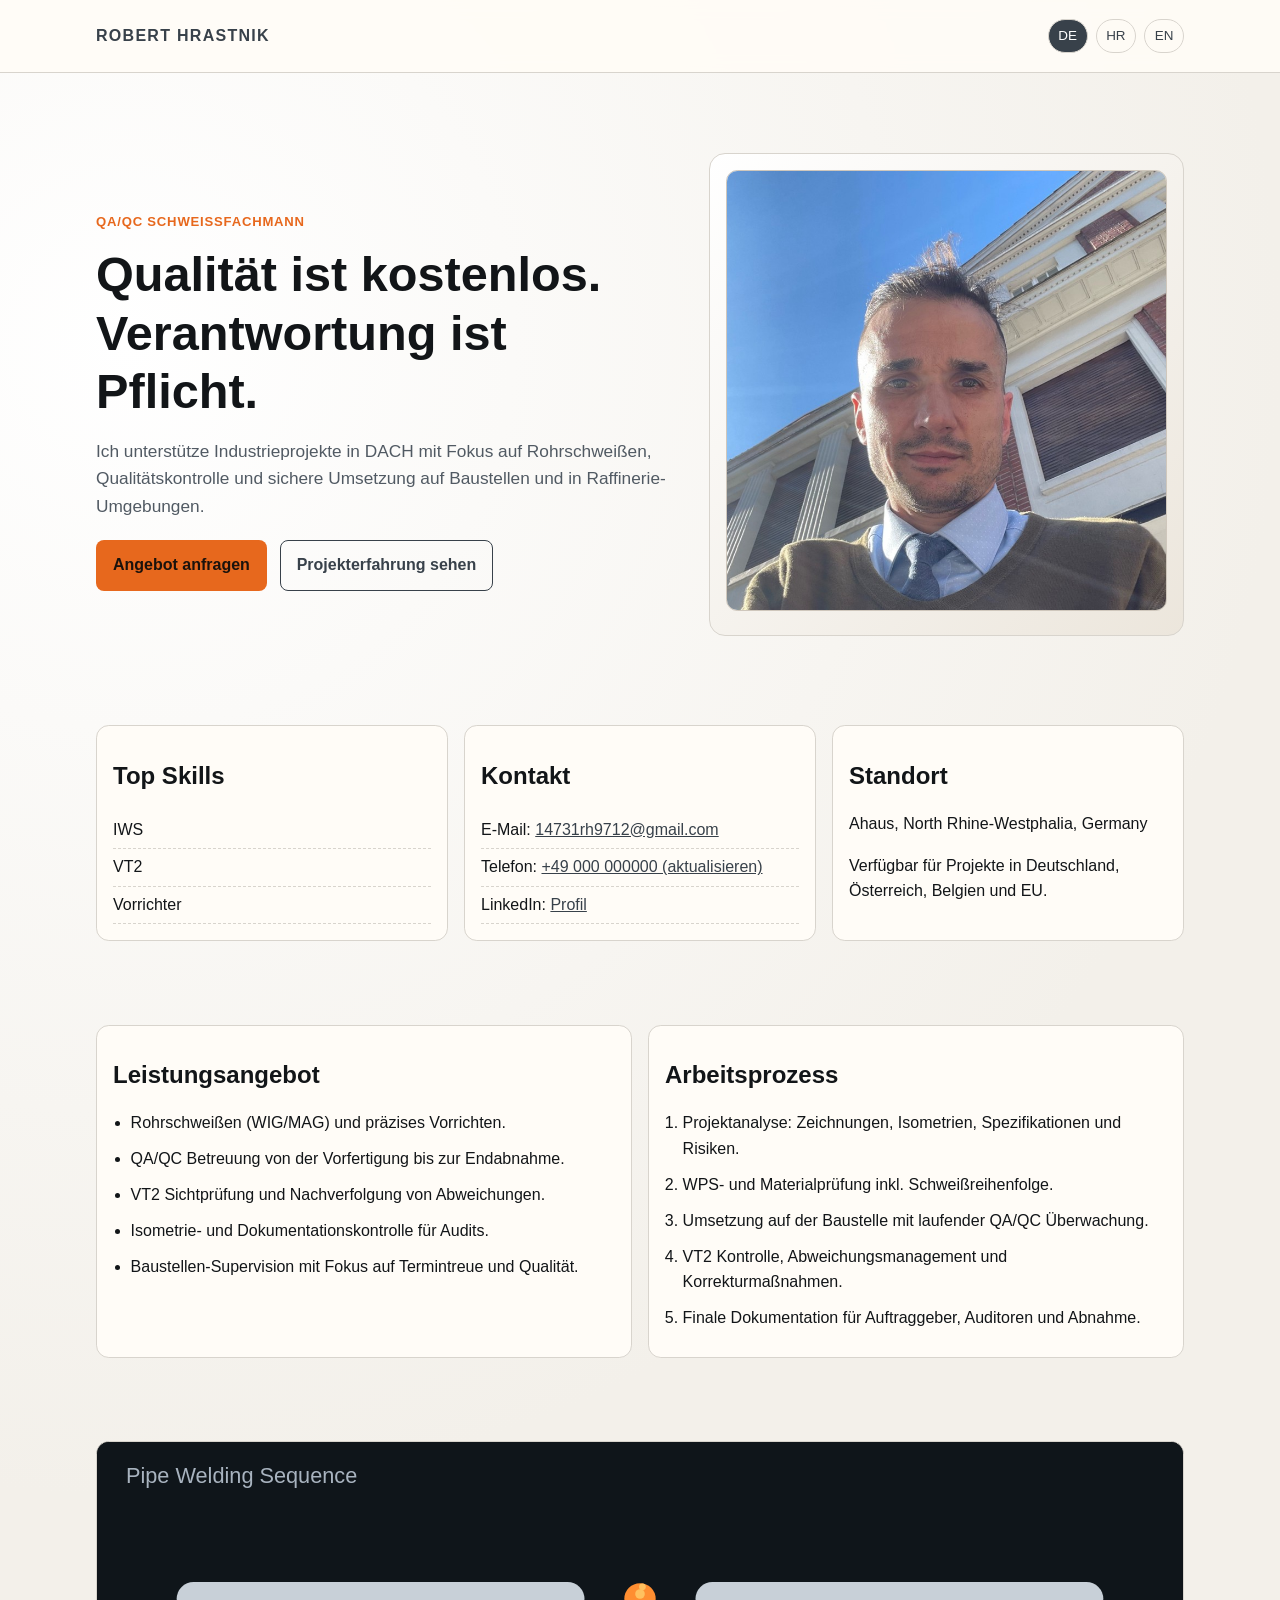
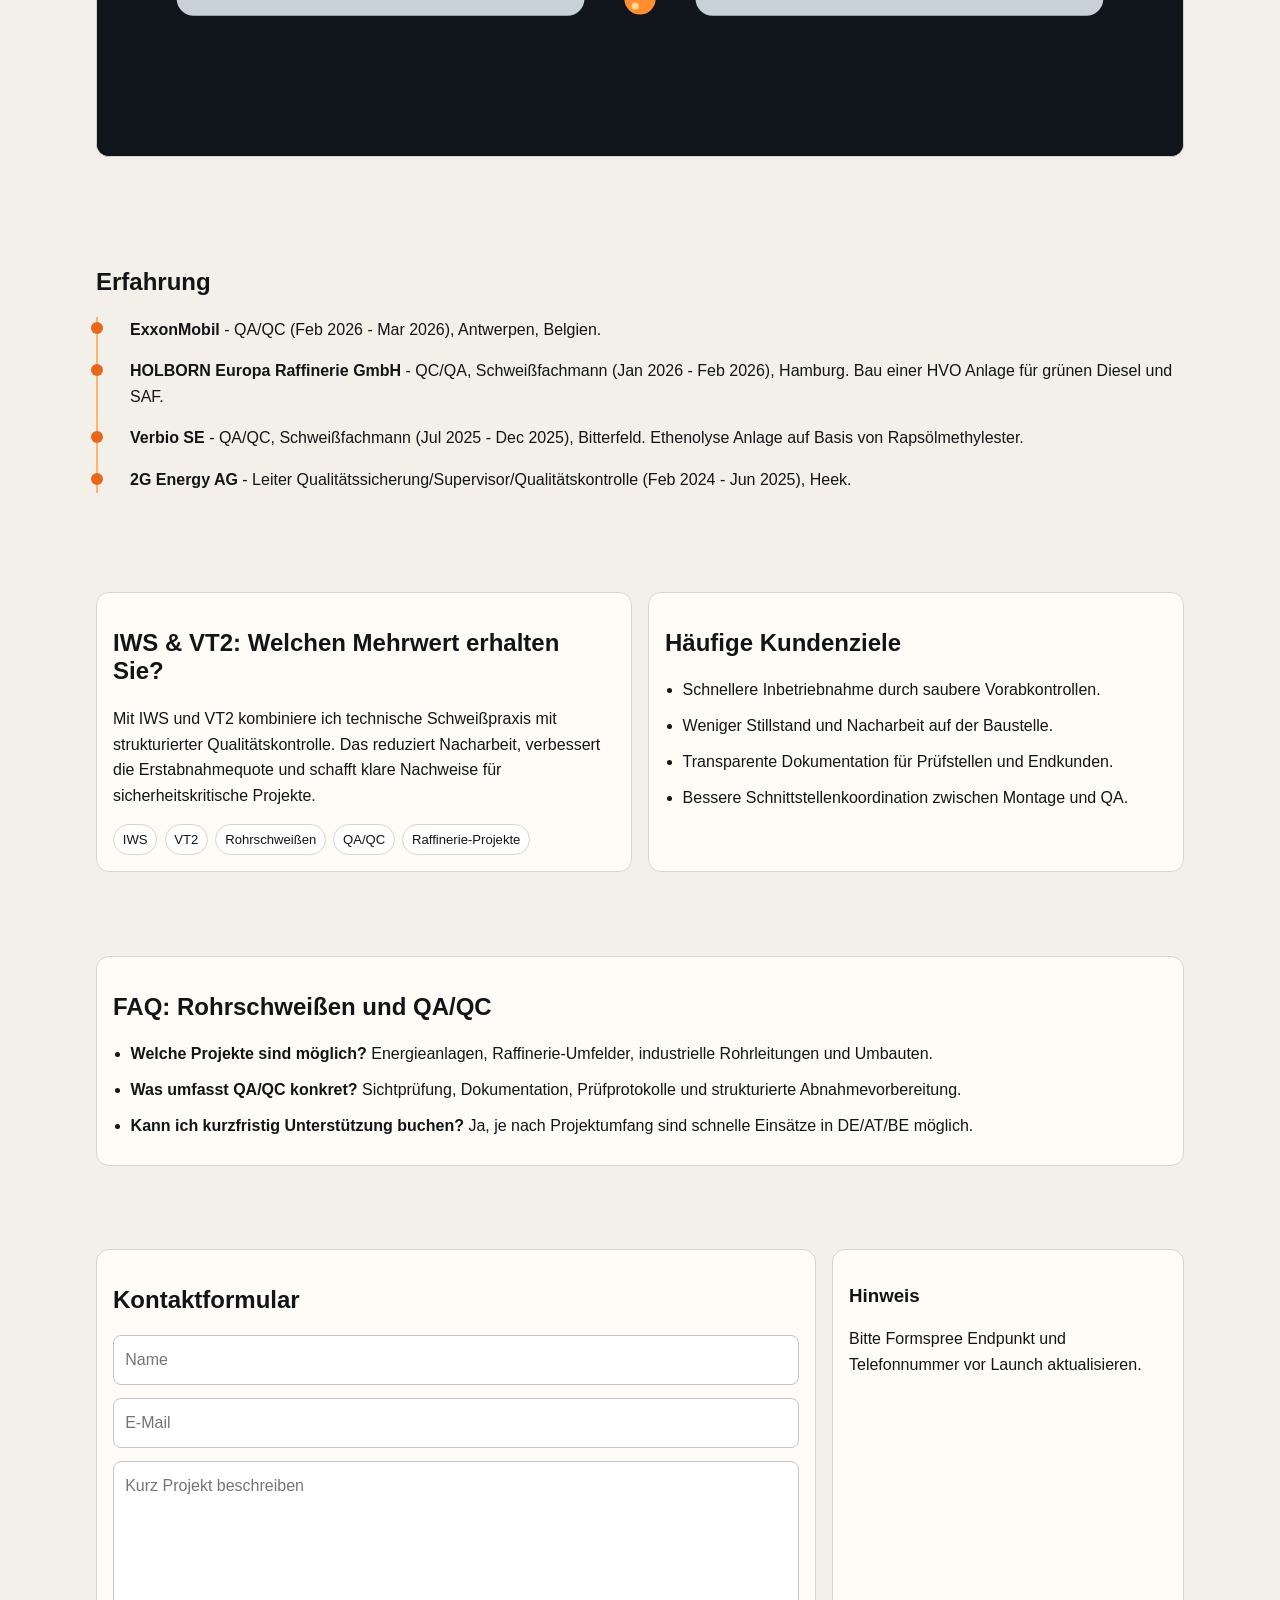
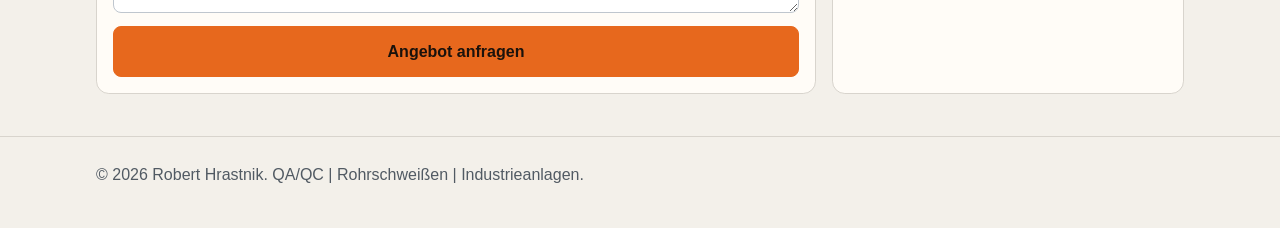
==== commit 862df86b: "Remove SVG placeholder headings in DE/HR/EN" ====
--- a/de/index.html
+++ b/de/index.html
@@ -131,10 +131,6 @@
 
     <section>
       <div class="wrap">
-        <div class="section-head">
-          <h2>SVG Visual: Schweißnaht und Rohrverbindung</h2>
-          <p class="lead">Leichtgewichtige SVG Animation als visueller Industriestil für die Website.</p>
-        </div>
         <svg class="weld-scene reveal" viewBox="0 0 900 260" role="img" aria-label="Animierte Rohrverbindung mit Schweißfunken">
           <rect x="0" y="0" width="900" height="260" fill="#0f151a"></rect>
           <path class="pipe-glow" d="M80 130 H390" stroke="#c8d0d8" stroke-width="28" fill="none" stroke-linecap="round"></path>
